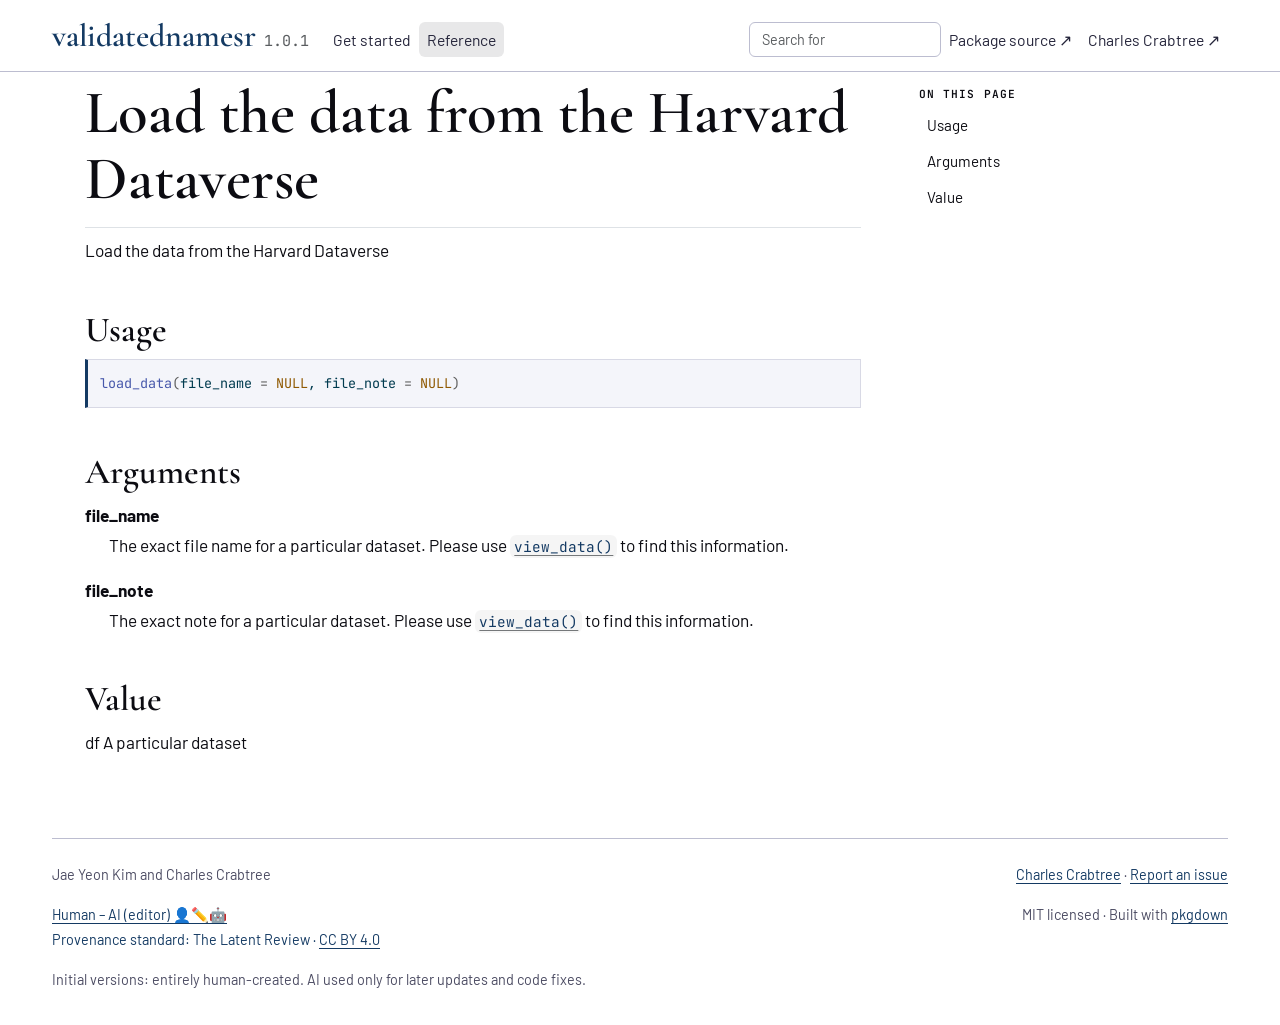
==== docs/reference/load_data.html @ 6a656db4 "Publish validatednamesr documentation with human-origin provenance Co-Authored-By: warp-agent <warp-" ====
<!DOCTYPE html>
<!-- Generated by pkgdown: do not edit by hand --><html lang="en-US"><head><meta http-equiv="Content-Type" content="text/html; charset=UTF-8"><meta charset="utf-8"><meta http-equiv="X-UA-Compatible" content="IE=edge"><meta name="viewport" content="width=device-width, initial-scale=1, shrink-to-fit=no"><title>Load the data from the Harvard Dataverse — load_data • validatednamesr</title><script src="../deps/jquery-3.6.0/jquery-3.6.0.min.js"></script><meta name="viewport" content="width=device-width, initial-scale=1, shrink-to-fit=no"><link href="../deps/bootstrap-5.3.1/bootstrap.min.css" rel="stylesheet"><script src="../deps/bootstrap-5.3.1/bootstrap.bundle.min.js"></script><link href="../deps/font-awesome-6.5.2/css/all.min.css" rel="stylesheet"><link href="../deps/font-awesome-6.5.2/css/v4-shims.min.css" rel="stylesheet"><script src="../deps/headroom-0.11.0/headroom.min.js"></script><script src="../deps/headroom-0.11.0/jQuery.headroom.min.js"></script><script src="../deps/bootstrap-toc-1.0.1/bootstrap-toc.min.js"></script><script src="../deps/clipboard.js-2.0.11/clipboard.min.js"></script><script src="../deps/search-1.0.0/autocomplete.jquery.min.js"></script><script src="../deps/search-1.0.0/fuse.min.js"></script><script src="../deps/search-1.0.0/mark.min.js"></script><!-- pkgdown --><script src="../pkgdown.js"></script><link href="../extra.css" rel="stylesheet"><meta property="og:title" content="Load the data from the Harvard Dataverse — load_data"><meta name="description" content="Load the data from the Harvard Dataverse"><meta property="og:description" content="Load the data from the Harvard Dataverse"></head><body>
    <a href="#main" class="visually-hidden-focusable">Skip to contents</a>


    <nav class="navbar navbar-expand-lg fixed-top bg-light" data-bs-theme="light" aria-label="Site navigation"><div class="container">

    <a class="navbar-brand me-2" href="../index.html">validatednamesr</a>

    <small class="nav-text text-muted me-auto" data-bs-toggle="tooltip" data-bs-placement="bottom" title="">1.0.1</small>


    <button class="navbar-toggler" type="button" data-bs-toggle="collapse" data-bs-target="#navbar" aria-controls="navbar" aria-expanded="false" aria-label="Toggle navigation">
      <span class="navbar-toggler-icon"></span>
    </button>

    <div id="navbar" class="collapse navbar-collapse ms-3">
      <ul class="navbar-nav me-auto"><li class="nav-item"><a class="nav-link" href="../index.html#installation">Get started</a></li>
<li class="active nav-item"><a class="nav-link" href="../reference/index.html">Reference</a></li>
      </ul><ul class="navbar-nav"><li class="nav-item"><form class="form-inline" role="search">
 <input class="form-control" type="search" name="search-input" id="search-input" autocomplete="off" aria-label="Search site" placeholder="Search for" data-search-index="../search.json"></form></li>
<li class="nav-item"><a class="external-link nav-link" href="https://github.com/jaeyk/validatednamesr">Package source ↗</a></li>
<li class="nav-item"><a class="external-link nav-link" href="https://charlescrabtree.org/">Charles Crabtree ↗</a></li>
      </ul></div>


  </div>
</nav><div class="container template-reference-topic">
<div class="row">
  <main id="main" class="col-md-9"><div class="page-header">

      <h1>Load the data from the Harvard Dataverse</h1>

      <div class="d-none name"><code>load_data.Rd</code></div>
    </div>

    <div class="ref-description section level2">
    <p>Load the data from the Harvard Dataverse</p>
    </div>

    <div class="section level2">
    <h2 id="ref-usage">Usage<a class="anchor" aria-label="anchor" href="#ref-usage"></a></h2>
    <div class="sourceCode"><pre class="sourceCode r"><code><span><span class="fu">load_data</span><span class="op">(</span>file_name <span class="op">=</span> <span class="cn">NULL</span>, file_note <span class="op">=</span> <span class="cn">NULL</span><span class="op">)</span></span></code></pre></div>
    </div>

    <div class="section level2">
    <h2 id="arguments">Arguments<a class="anchor" aria-label="anchor" href="#arguments"></a></h2>


<dl><dt id="arg-file-name">file_name<a class="anchor" aria-label="anchor" href="#arg-file-name"></a></dt>
<dd><p>The exact file name for a particular dataset. Please use <code><a href="view_data.html">view_data()</a></code> to find this information.</p></dd>


<dt id="arg-file-note">file_note<a class="anchor" aria-label="anchor" href="#arg-file-note"></a></dt>
<dd><p>The exact note for a particular dataset. Please use <code><a href="view_data.html">view_data()</a></code> to find this information.</p></dd>

</dl></div>
    <div class="section level2">
    <h2 id="value">Value<a class="anchor" aria-label="anchor" href="#value"></a></h2>
    <p>df A particular dataset</p>
    </div>

  </main><aside class="col-md-3"><nav id="toc" aria-label="Table of contents"><h2>On this page</h2>
    </nav></aside></div>


    <footer><div class="pkgdown-footer-left">
<p>Jae Yeon Kim and Charles Crabtree</p>
<p class="provenance-label"><a href="https://thelatentreview.com/provenance/" class="external-link">Human – AI (editor) <span aria-hidden="true">👤✏️🤖</span></a><br>Provenance standard: The Latent Review · <a href="https://creativecommons.org/licenses/by/4.0/" class="external-link">CC BY 4.0</a></p>
<p>Initial versions: entirely human-created. AI used only for later updates and code fixes.</p>
</div>
<div class="pkgdown-footer-right"><p><a href="https://charlescrabtree.org/" class="external-link">Charles Crabtree</a> · <a href="https://github.com/jaeyk/validatednamesr/issues" class="external-link">Report an issue</a></p><p>MIT licensed · Built with <a href="https://pkgdown.r-lib.org/" class="external-link">pkgdown</a></p></div>

    </footer></div>





  </body></html>
---- docs/deps/font-awesome-6.5.2/css/v4-shims.min.css ----
/*!
 * Font Awesome Free 6.5.2 by @fontawesome - https://fontawesome.com
 * License - https://fontawesome.com/license/free (Icons: CC BY 4.0, Fonts: SIL OFL 1.1, Code: MIT License)
 * Copyright 2024 Fonticons, Inc.
 */
.fa.fa-glass:before{content:"\f000"}.fa.fa-envelope-o{font-family:"Font Awesome 6 Free";font-weight:400}.fa.fa-envelope-o:before{content:"\f0e0"}.fa.fa-star-o{font-family:"Font Awesome 6 Free";font-weight:400}.fa.fa-star-o:before{content:"\f005"}.fa.fa-close:before,.fa.fa-remove:before{content:"\f00d"}.fa.fa-gear:before{content:"\f013"}.fa.fa-trash-o{font-family:"Font Awesome 6 Free";font-weight:400}.fa.fa-trash-o:before{content:"\f2ed"}.fa.fa-home:before{content:"\f015"}.fa.fa-file-o{font-family:"Font Awesome 6 Free";font-weight:400}.fa.fa-file-o:before{content:"\f15b"}.fa.fa-clock-o{font-family:"Font Awesome 6 Free";font-weight:400}.fa.fa-clock-o:before{content:"\f017"}.fa.fa-arrow-circle-o-down{font-family:"Font Awesome 6 Free";font-weight:400}.fa.fa-arrow-circle-o-down:before{content:"\f358"}.fa.fa-arrow-circle-o-up{font-family:"Font Awesome 6 Free";font-weight:400}.fa.fa-arrow-circle-o-up:before{content:"\f35b"}.fa.fa-play-circle-o{font-family:"Font Awesome 6 Free";font-weight:400}.fa.fa-play-circle-o:before{content:"\f144"}.fa.fa-repeat:before,.fa.fa-rotate-right:before{content:"\f01e"}.fa.fa-refresh:before{content:"\f021"}.fa.fa-list-alt{font-family:"Font Awesome 6 Free";font-weight:400}.fa.fa-list-alt:before{content:"\f022"}.fa.fa-dedent:before{content:"\f03b"}.fa.fa-video-camera:before{content:"\f03d"}.fa.fa-picture-o{font-family:"Font Awesome 6 Free";font-weight:400}.fa.fa-picture-o:before{content:"\f03e"}.fa.fa-photo{font-family:"Font Awesome 6 Free";font-weight:400}.fa.fa-photo:before{content:"\f03e"}.fa.fa-image{font-family:"Font Awesome 6 Free";font-weight:400}.fa.fa-image:before{content:"\f03e"}.fa.fa-map-marker:before{content:"\f3c5"}.fa.fa-pencil-square-o{font-family:"Font Awesome 6 Free";font-weight:400}.fa.fa-pencil-square-o:before{content:"\f044"}.fa.fa-edit{font-family:"Font Awesome 6 Free";font-weight:400}.fa.fa-edit:before{content:"\f044"}.fa.fa-share-square-o:before{content:"\f14d"}.fa.fa-check-square-o{font-family:"Font Awesome 6 Free";font-weight:400}.fa.fa-check-square-o:before{content:"\f14a"}.fa.fa-arrows:before{content:"\f0b2"}.fa.fa-times-circle-o{font-family:"Font Awesome 6 Free";font-weight:400}.fa.fa-times-circle-o:before{content:"\f057"}.fa.fa-check-circle-o{font-family:"Font Awesome 6 Free";font-weight:400}.fa.fa-check-circle-o:before{content:"\f058"}.fa.fa-mail-forward:before{content:"\f064"}.fa.fa-expand:before{content:"\f424"}.fa.fa-compress:before{content:"\f422"}.fa.fa-eye,.fa.fa-eye-slash{font-family:"Font Awesome 6 Free";font-weight:400}.fa.fa-warning:before{content:"\f071"}.fa.fa-calendar:before{content:"\f073"}.fa.fa-arrows-v:before{content:"\f338"}.fa.fa-arrows-h:before{content:"\f337"}.fa.fa-bar-chart-o:before,.fa.fa-bar-chart:before{content:"\e0e3"}.fa.fa-twitter-square{font-family:"Font Awesome 6 Brands";font-weight:400}.fa.fa-twitter-square:before{content:"\f081"}.fa.fa-facebook-square{font-family:"Font Awesome 6 Brands";font-weight:400}.fa.fa-facebook-square:before{content:"\f082"}.fa.fa-gears:before{content:"\f085"}.fa.fa-thumbs-o-up{font-family:"Font Awesome 6 Free";font-weight:400}.fa.fa-thumbs-o-up:before{content:"\f164"}.fa.fa-thumbs-o-down{font-family:"Font Awesome 6 Free";font-weight:400}.fa.fa-thumbs-o-down:before{content:"\f165"}.fa.fa-heart-o{font-family:"Font Awesome 6 Free";font-weight:400}.fa.fa-heart-o:before{content:"\f004"}.fa.fa-sign-out:before{content:"\f2f5"}.fa.fa-linkedin-square{font-family:"Font Awesome 6 Brands";font-weight:400}.fa.fa-linkedin-square:before{content:"\f08c"}.fa.fa-thumb-tack:before{content:"\f08d"}.fa.fa-external-link:before{content:"\f35d"}.fa.fa-sign-in:before{content:"\f2f6"}.fa.fa-github-square{font-family:"Font Awesome 6 Brands";font-weight:400}.fa.fa-github-square:before{content:"\f092"}.fa.fa-lemon-o{font-family:"Font Awesome 6 Free";font-weight:400}.fa.fa-lemon-o:before{content:"\f094"}.fa.fa-square-o{font-family:"Font Awesome 6 Free";font-weight:400}.fa.fa-square-o:before{content:"\f0c8"}.fa.fa-bookmark-o{font-family:"Font Awesome 6 Free";font-weight:400}.fa.fa-bookmark-o:before{content:"\f02e"}.fa.fa-facebook,.fa.fa-twitter{font-family:"Font Awesome 6 Brands";font-weight:400}.fa.fa-facebook:before{content:"\f39e"}.fa.fa-facebook-f{font-family:"Font Awesome 6 Brands";font-weight:400}.fa.fa-facebook-f:before{content:"\f39e"}.fa.fa-github{font-family:"Font Awesome 6 Brands";font-weight:400}.fa.fa-credit-card{font-family:"Font Awesome 6 Free";font-weight:400}.fa.fa-feed:before{content:"\f09e"}.fa.fa-hdd-o{font-family:"Font Awesome 6 Free";font-weight:400}.fa.fa-hdd-o:before{content:"\f0a0"}.fa.fa-hand-o-right{font-family:"Font Awesome 6 Free";font-weight:400}.fa.fa-hand-o-right:before{content:"\f0a4"}.fa.fa-hand-o-left{font-family:"Font Awesome 6 Free";font-weight:400}.fa.fa-hand-o-left:before{content:"\f0a5"}.fa.fa-hand-o-up{font-family:"Font Awesome 6 Free";font-weight:400}.fa.fa-hand-o-up:before{content:"\f0a6"}.fa.fa-hand-o-down{font-family:"Font Awesome 6 Free";font-weight:400}.fa.fa-hand-o-down:before{content:"\f0a7"}.fa.fa-globe:before{content:"\f57d"}.fa.fa-tasks:before{content:"\f828"}.fa.fa-arrows-alt:before{content:"\f31e"}.fa.fa-group:before{content:"\f0c0"}.fa.fa-chain:before{content:"\f0c1"}.fa.fa-cut:before{content:"\f0c4"}.fa.fa-files-o{font-family:"Font Awesome 6 Free";font-weight:400}.fa.fa-files-o:before{content:"\f0c5"}.fa.fa-floppy-o{font-family:"Font Awesome 6 Free";font-weight:400}.fa.fa-floppy-o:before{content:"\f0c7"}.fa.fa-save{font-family:"Font Awesome 6 Free";font-weight:400}.fa.fa-save:before{content:"\f0c7"}.fa.fa-navicon:before,.fa.fa-reorder:before{content:"\f0c9"}.fa.fa-magic:before{content:"\e2ca"}.fa.fa-pinterest,.fa.fa-pinterest-square{font-family:"Font Awesome 6 Brands";font-weight:400}.fa.fa-pinterest-square:before{content:"\f0d3"}.fa.fa-google-plus-square{font-family:"Font Awesome 6 Brands";font-weight:400}.fa.fa-google-plus-square:before{content:"\f0d4"}.fa.fa-google-plus{font-family:"Font Awesome 6 Brands";font-weight:400}.fa.fa-google-plus:before{content:"\f0d5"}.fa.fa-money:before{content:"\f3d1"}.fa.fa-unsorted:before{content:"\f0dc"}.fa.fa-sort-desc:before{content:"\f0dd"}.fa.fa-sort-asc:before{content:"\f0de"}.fa.fa-linkedin{font-family:"Font Awesome 6 Brands";font-weight:400}.fa.fa-linkedin:before{content:"\f0e1"}.fa.fa-rotate-left:before{content:"\f0e2"}.fa.fa-legal:before{content:"\f0e3"}.fa.fa-dashboard:before,.fa.fa-tachometer:before{content:"\f625"}.fa.fa-comment-o{font-family:"Font Awesome 6 Free";font-weight:400}.fa.fa-comment-o:before{content:"\f075"}.fa.fa-comments-o{font-family:"Font Awesome 6 Free";font-weight:400}.fa.fa-comments-o:before{content:"\f086"}.fa.fa-flash:before{content:"\f0e7"}.fa.fa-clipboard:before{content:"\f0ea"}.fa.fa-lightbulb-o{font-family:"Font Awesome 6 Free";font-weight:400}.fa.fa-lightbulb-o:before{content:"\f0eb"}.fa.fa-exchange:before{content:"\f362"}.fa.fa-cloud-download:before{content:"\f0ed"}.fa.fa-cloud-upload:before{content:"\f0ee"}.fa.fa-bell-o{font-family:"Font Awesome 6 Free";font-weight:400}.fa.fa-bell-o:before{content:"\f0f3"}.fa.fa-cutlery:before{content:"\f2e7"}.fa.fa-file-text-o{font-family:"Font Awesome 6 Free";font-weight:400}.fa.fa-file-text-o:before{content:"\f15c"}.fa.fa-building-o{font-family:"Font Awesome 6 Free";font-weight:400}.fa.fa-building-o:before{content:"\f1ad"}.fa.fa-hospital-o{font-family:"Font Awesome 6 Free";font-weight:400}.fa.fa-hospital-o:before{content:"\f0f8"}.fa.fa-tablet:before{content:"\f3fa"}.fa.fa-mobile-phone:before,.fa.fa-mobile:before{content:"\f3cd"}.fa.fa-circle-o{font-family:"Font Awesome 6 Free";font-weight:400}.fa.fa-circle-o:before{content:"\f111"}.fa.fa-mail-reply:before{content:"\f3e5"}.fa.fa-github-alt{font-family:"Font Awesome 6 Brands";font-weight:400}.fa.fa-folder-o{font-family:"Font Awesome 6 Free";font-weight:400}.fa.fa-folder-o:before{content:"\f07b"}.fa.fa-folder-open-o{font-family:"Font Awesome 6 Free";font-weight:400}.fa.fa-folder-open-o:before{content:"\f07c"}.fa.fa-smile-o{font-family:"Font Awesome 6 Free";font-weight:400}.fa.fa-smile-o:before{content:"\f118"}.fa.fa-frown-o{font-family:"Font Awesome 6 Free";font-weight:400}.fa.fa-frown-o:before{content:"\f119"}.fa.fa-meh-o{font-family:"Font Awesome 6 Free";font-weight:400}.fa.fa-meh-o:before{content:"\f11a"}.fa.fa-keyboard-o{font-family:"Font Awesome 6 Free";font-weight:400}.fa.fa-keyboard-o:before{content:"\f11c"}.fa.fa-flag-o{font-family:"Font Awesome 6 Free";font-weight:400}.fa.fa-flag-o:before{content:"\f024"}.fa.fa-mail-reply-all:before{content:"\f122"}.fa.fa-star-half-o{font-family:"Font Awesome 6 Free";font-weight:400}.fa.fa-star-half-o:before{content:"\f5c0"}.fa.fa-star-half-empty{font-family:"Font Awesome 6 Free";font-weight:400}.fa.fa-star-half-empty:before{content:"\f5c0"}.fa.fa-star-half-full{font-family:"Font Awesome 6 Free";font-weight:400}.fa.fa-star-half-full:before{content:"\f5c0"}.fa.fa-code-fork:before{content:"\f126"}.fa.fa-chain-broken:before,.fa.fa-unlink:before{content:"\f127"}.fa.fa-calendar-o{font-family:"Font Awesome 6 Free";font-weight:400}.fa.fa-calendar-o:before{content:"\f133"}.fa.fa-css3,.fa.fa-html5,.fa.fa-maxcdn{font-family:"Font Awesome 6 Brands";font-weight:400}.fa.fa-unlock-alt:before{content:"\f09c"}.fa.fa-minus-square-o{font-family:"Font Awesome 6 Free";font-weight:400}.fa.fa-minus-square-o:before{content:"\f146"}.fa.fa-level-up:before{content:"\f3bf"}.fa.fa-level-down:before{content:"\f3be"}.fa.fa-pencil-square:before{content:"\f14b"}.fa.fa-external-link-square:before{content:"\f360"}.fa.fa-compass{font-family:"Font Awesome 6 Free";font-weight:400}.fa.fa-caret-square-o-down{font-family:"Font Awesome 6 Free";font-weight:400}.fa.fa-caret-square-o-down:before{content:"\f150"}.fa.fa-toggle-down{font-family:"Font Awesome 6 Free";font-weight:400}.fa.fa-toggle-down:before{content:"\f150"}.fa.fa-caret-square-o-up{font-family:"Font Awesome 6 Free";font-weight:400}.fa.fa-caret-square-o-up:before{content:"\f151"}.fa.fa-toggle-up{font-family:"Font Awesome 6 Free";font-weight:400}.fa.fa-toggle-up:before{content:"\f151"}.fa.fa-caret-square-o-right{font-family:"Font Awesome 6 Free";font-weight:400}.fa.fa-caret-square-o-right:before{content:"\f152"}.fa.fa-toggle-right{font-family:"Font Awesome 6 Free";font-weight:400}.fa.fa-toggle-right:before{content:"\f152"}.fa.fa-eur:before,.fa.fa-euro:before{content:"\f153"}.fa.fa-gbp:before{content:"\f154"}.fa.fa-dollar:before,.fa.fa-usd:before{content:"\24"}.fa.fa-inr:before,.fa.fa-rupee:before{content:"\e1bc"}.fa.fa-cny:before,.fa.fa-jpy:before,.fa.fa-rmb:before,.fa.fa-yen:before{content:"\f157"}.fa.fa-rouble:before,.fa.fa-rub:before,.fa.fa-ruble:before{content:"\f158"}.fa.fa-krw:before,.fa.fa-won:before{content:"\f159"}.fa.fa-bitcoin,.fa.fa-btc{font-family:"Font Awesome 6 Brands";font-weight:400}.fa.fa-bitcoin:before{content:"\f15a"}.fa.fa-file-text:before{content:"\f15c"}.fa.fa-sort-alpha-asc:before{content:"\f15d"}.fa.fa-sort-alpha-desc:before{content:"\f881"}.fa.fa-sort-amount-asc:before{content:"\f884"}.fa.fa-sort-amount-desc:before{content:"\f160"}.fa.fa-sort-numeric-asc:before{content:"\f162"}.fa.fa-sort-numeric-desc:before{content:"\f886"}.fa.fa-youtube-square{font-family:"Font Awesome 6 Brands";font-weight:400}.fa.fa-youtube-square:before{content:"\f431"}.fa.fa-xing,.fa.fa-xing-square,.fa.fa-youtube{font-family:"Font Awesome 6 Brands";font-weight:400}.fa.fa-xing-square:before{content:"\f169"}.fa.fa-youtube-play{font-family:"Font Awesome 6 Brands";font-weight:400}.fa.fa-youtube-play:before{content:"\f167"}.fa.fa-adn,.fa.fa-bitbucket,.fa.fa-bitbucket-square,.fa.fa-dropbox,.fa.fa-flickr,.fa.fa-instagram,.fa.fa-stack-overflow{font-family:"Font Awesome 6 Brands";font-weight:400}.fa.fa-bitbucket-square:before{content:"\f171"}.fa.fa-tumblr,.fa.fa-tumblr-square{font-family:"Font Awesome 6 Brands";font-weight:400}.fa.fa-tumblr-square:before{content:"\f174"}.fa.fa-long-arrow-down:before{content:"\f309"}.fa.fa-long-arrow-up:before{content:"\f30c"}.fa.fa-long-arrow-left:before{content:"\f30a"}.fa.fa-long-arrow-right:before{content:"\f30b"}.fa.fa-android,.fa.fa-apple,.fa.fa-dribbble,.fa.fa-foursquare,.fa.fa-gittip,.fa.fa-gratipay,.fa.fa-linux,.fa.fa-skype,.fa.fa-trello,.fa.fa-windows{font-family:"Font Awesome 6 Brands";font-weight:400}.fa.fa-gittip:before{content:"\f184"}.fa.fa-sun-o{font-family:"Font Awesome 6 Free";font-weight:400}.fa.fa-sun-o:before{content:"\f185"}.fa.fa-moon-o{font-family:"Font Awesome 6 Free";font-weight:400}.fa.fa-moon-o:before{content:"\f186"}.fa.fa-pagelines,.fa.fa-renren,.fa.fa-stack-exchange,.fa.fa-vk,.fa.fa-weibo{font-family:"Font Awesome 6 Brands";font-weight:400}.fa.fa-arrow-circle-o-right{font-family:"Font Awesome 6 Free";font-weight:400}.fa.fa-arrow-circle-o-right:before{content:"\f35a"}.fa.fa-arrow-circle-o-left{font-family:"Font Awesome 6 Free";font-weight:400}.fa.fa-arrow-circle-o-left:before{content:"\f359"}.fa.fa-caret-square-o-left{font-family:"Font Awesome 6 Free";font-weight:400}.fa.fa-caret-square-o-left:before{content:"\f191"}.fa.fa-toggle-left{font-family:"Font Awesome 6 Free";font-weight:400}.fa.fa-toggle-left:before{content:"\f191"}.fa.fa-dot-circle-o{font-family:"Font Awesome 6 Free";font-weight:400}.fa.fa-dot-circle-o:before{content:"\f192"}.fa.fa-vimeo-square{font-family:"Font Awesome 6 Brands";font-weight:400}.fa.fa-vimeo-square:before{content:"\f194"}.fa.fa-try:before,.fa.fa-turkish-lira:before{content:"\e2bb"}.fa.fa-plus-square-o{font-family:"Font Awesome 6 Free";font-weight:400}.fa.fa-plus-square-o:before{content:"\f0fe"}.fa.fa-openid,.fa.fa-slack,.fa.fa-wordpress{font-family:"Font Awesome 6 Brands";font-weight:400}.fa.fa-bank:before,.fa.fa-institution:before{content:"\f19c"}.fa.fa-mortar-board:before{content:"\f19d"}.fa.fa-google,.fa.fa-reddit,.fa.fa-reddit-square,.fa.fa-yahoo{font-family:"Font Awesome 6 Brands";font-weight:400}.fa.fa-reddit-square:before{content:"\f1a2"}.fa.fa-behance,.fa.fa-behance-square,.fa.fa-delicious,.fa.fa-digg,.fa.fa-drupal,.fa.fa-joomla,.fa.fa-pied-piper-alt,.fa.fa-pied-piper-pp,.fa.fa-stumbleupon,.fa.fa-stumbleupon-circle{font-family:"Font Awesome 6 Brands";font-weight:400}.fa.fa-behance-square:before{content:"\f1b5"}.fa.fa-steam,.fa.fa-steam-square{font-family:"Font Awesome 6 Brands";font-weight:400}.fa.fa-steam-square:before{content:"\f1b7"}.fa.fa-automobile:before{content:"\f1b9"}.fa.fa-cab:before{content:"\f1ba"}.fa.fa-deviantart,.fa.fa-soundcloud,.fa.fa-spotify{font-family:"Font Awesome 6 Brands";font-weight:400}.fa.fa-file-pdf-o{font-family:"Font Awesome 6 Free";font-weight:400}.fa.fa-file-pdf-o:before{content:"\f1c1"}.fa.fa-file-word-o{font-family:"Font Awesome 6 Free";font-weight:400}.fa.fa-file-word-o:before{content:"\f1c2"}.fa.fa-file-excel-o{font-family:"Font Awesome 6 Free";font-weight:400}.fa.fa-file-excel-o:before{content:"\f1c3"}.fa.fa-file-powerpoint-o{font-family:"Font Awesome 6 Free";font-weight:400}.fa.fa-file-powerpoint-o:before{content:"\f1c4"}.fa.fa-file-image-o{font-family:"Font Awesome 6 Free";font-weight:400}.fa.fa-file-image-o:before{content:"\f1c5"}.fa.fa-file-photo-o{font-family:"Font Awesome 6 Free";font-weight:400}.fa.fa-file-photo-o:before{content:"\f1c5"}.fa.fa-file-picture-o{font-family:"Font Awesome 6 Free";font-weight:400}.fa.fa-file-picture-o:before{content:"\f1c5"}.fa.fa-file-archive-o{font-family:"Font Awesome 6 Free";font-weight:400}.fa.fa-file-archive-o:before{content:"\f1c6"}.fa.fa-file-zip-o{font-family:"Font Awesome 6 Free";font-weight:400}.fa.fa-file-zip-o:before{content:"\f1c6"}.fa.fa-file-audio-o{font-family:"Font Awesome 6 Free";font-weight:400}.fa.fa-file-audio-o:before{content:"\f1c7"}.fa.fa-file-sound-o{font-family:"Font Awesome 6 Free";font-weight:400}.fa.fa-file-sound-o:before{content:"\f1c7"}.fa.fa-file-video-o{font-family:"Font Awesome 6 Free";font-weight:400}.fa.fa-file-video-o:before{content:"\f1c8"}.fa.fa-file-movie-o{font-family:"Font Awesome 6 Free";font-weight:400}.fa.fa-file-movie-o:before{content:"\f1c8"}.fa.fa-file-code-o{font-family:"Font Awesome 6 Free";font-weight:400}.fa.fa-file-code-o:before{content:"\f1c9"}.fa.fa-codepen,.fa.fa-jsfiddle,.fa.fa-vine{font-family:"Font Awesome 6 Brands";font-weight:400}.fa.fa-life-bouy:before,.fa.fa-life-buoy:before,.fa.fa-life-saver:before,.fa.fa-support:before{content:"\f1cd"}.fa.fa-circle-o-notch:before{content:"\f1ce"}.fa.fa-ra,.fa.fa-rebel{font-family:"Font Awesome 6 Brands";font-weight:400}.fa.fa-ra:before{content:"\f1d0"}.fa.fa-resistance{font-family:"Font Awesome 6 Brands";font-weight:400}.fa.fa-resistance:before{content:"\f1d0"}.fa.fa-empire,.fa.fa-ge{font-family:"Font Awesome 6 Brands";font-weight:400}.fa.fa-ge:before{content:"\f1d1"}.fa.fa-git-square{font-family:"Font Awesome 6 Brands";font-weight:400}.fa.fa-git-square:before{content:"\f1d2"}.fa.fa-git,.fa.fa-hacker-news,.fa.fa-y-combinator-square{font-family:"Font Awesome 6 Brands";font-weight:400}.fa.fa-y-combinator-square:before{content:"\f1d4"}.fa.fa-yc-square{font-family:"Font Awesome 6 Brands";font-weight:400}.fa.fa-yc-square:before{content:"\f1d4"}.fa.fa-qq,.fa.fa-tencent-weibo,.fa.fa-wechat,.fa.fa-weixin{font-family:"Font Awesome 6 Brands";font-weight:400}.fa.fa-wechat:before{content:"\f1d7"}.fa.fa-send:before{content:"\f1d8"}.fa.fa-paper-plane-o{font-family:"Font Awesome 6 Free";font-weight:400}.fa.fa-paper-plane-o:before{content:"\f1d8"}.fa.fa-send-o{font-family:"Font Awesome 6 Free";font-weight:400}.fa.fa-send-o:before{content:"\f1d8"}.fa.fa-circle-thin{font-family:"Font Awesome 6 Free";font-weight:400}.fa.fa-circle-thin:before{content:"\f111"}.fa.fa-header:before{content:"\f1dc"}.fa.fa-futbol-o{font-family:"Font Awesome 6 Free";font-weight:400}.fa.fa-futbol-o:before{content:"\f1e3"}.fa.fa-soccer-ball-o{font-family:"Font Awesome 6 Free";font-weight:400}.fa.fa-soccer-ball-o:before{content:"\f1e3"}.fa.fa-slideshare,.fa.fa-twitch,.fa.fa-yelp{font-family:"Font Awesome 6 Brands";font-weight:400}.fa.fa-newspaper-o{font-family:"Font Awesome 6 Free";font-weight:400}.fa.fa-newspaper-o:before{content:"\f1ea"}.fa.fa-cc-amex,.fa.fa-cc-discover,.fa.fa-cc-mastercard,.fa.fa-cc-paypal,.fa.fa-cc-stripe,.fa.fa-cc-visa,.fa.fa-google-wallet,.fa.fa-paypal{font-family:"Font Awesome 6 Brands";font-weight:400}.fa.fa-bell-slash-o{font-family:"Font Awesome 6 Free";font-weight:400}.fa.fa-bell-slash-o:before{content:"\f1f6"}.fa.fa-trash:before{content:"\f2ed"}.fa.fa-copyright{font-family:"Font Awesome 6 Free";font-weight:400}.fa.fa-eyedropper:before{content:"\f1fb"}.fa.fa-area-chart:before{content:"\f1fe"}.fa.fa-pie-chart:before{content:"\f200"}.fa.fa-line-chart:before{content:"\f201"}.fa.fa-lastfm,.fa.fa-lastfm-square{font-family:"Font Awesome 6 Brands";font-weight:400}.fa.fa-lastfm-square:before{content:"\f203"}.fa.fa-angellist,.fa.fa-ioxhost{font-family:"Font Awesome 6 Brands";font-weight:400}.fa.fa-cc{font-family:"Font Awesome 6 Free";font-weight:400}.fa.fa-cc:before{content:"\f20a"}.fa.fa-ils:before,.fa.fa-shekel:before,.fa.fa-sheqel:before{content:"\f20b"}.fa.fa-buysellads,.fa.fa-connectdevelop,.fa.fa-dashcube,.fa.fa-forumbee,.fa.fa-leanpub,.fa.fa-sellsy,.fa.fa-shirtsinbulk,.fa.fa-simplybuilt,.fa.fa-skyatlas{font-family:"Font Awesome 6 Brands";font-weight:400}.fa.fa-diamond{font-family:"Font Awesome 6 Free";font-weight:400}.fa.fa-diamond:before{content:"\f3a5"}.fa.fa-intersex:before,.fa.fa-transgender:before{content:"\f224"}.fa.fa-transgender-alt:before{content:"\f225"}.fa.fa-facebook-official{font-family:"Font Awesome 6 Brands";font-weight:400}.fa.fa-facebook-official:before{content:"\f09a"}.fa.fa-pinterest-p,.fa.fa-whatsapp{font-family:"Font Awesome 6 Brands";font-weight:400}.fa.fa-hotel:before{content:"\f236"}.fa.fa-medium,.fa.fa-viacoin,.fa.fa-y-combinator,.fa.fa-yc{font-family:"Font Awesome 6 Brands";font-weight:400}.fa.fa-yc:before{content:"\f23b"}.fa.fa-expeditedssl,.fa.fa-opencart,.fa.fa-optin-monster{font-family:"Font Awesome 6 Brands";font-weight:400}.fa.fa-battery-4:before,.fa.fa-battery:before{content:"\f240"}.fa.fa-battery-3:before{content:"\f241"}.fa.fa-battery-2:before{content:"\f242"}.fa.fa-battery-1:before{content:"\f243"}.fa.fa-battery-0:before{content:"\f244"}.fa.fa-object-group,.fa.fa-object-ungroup,.fa.fa-sticky-note-o{font-family:"Font Awesome 6 Free";font-weight:400}.fa.fa-sticky-note-o:before{content:"\f249"}.fa.fa-cc-diners-club,.fa.fa-cc-jcb{font-family:"Font Awesome 6 Brands";font-weight:400}.fa.fa-clone{font-family:"Font Awesome 6 Free";font-weight:400}.fa.fa-hourglass-o:before{content:"\f254"}.fa.fa-hourglass-1:before{content:"\f251"}.fa.fa-hourglass-2:before{content:"\f252"}.fa.fa-hourglass-3:before{content:"\f253"}.fa.fa-hand-rock-o{font-family:"Font Awesome 6 Free";font-weight:400}.fa.fa-hand-rock-o:before{content:"\f255"}.fa.fa-hand-grab-o{font-family:"Font Awesome 6 Free";font-weight:400}.fa.fa-hand-grab-o:before{content:"\f255"}.fa.fa-hand-paper-o{font-family:"Font Awesome 6 Free";font-weight:400}.fa.fa-hand-paper-o:before{content:"\f256"}.fa.fa-hand-stop-o{font-family:"Font Awesome 6 Free";font-weight:400}.fa.fa-hand-stop-o:before{content:"\f256"}.fa.fa-hand-scissors-o{font-family:"Font Awesome 6 Free";font-weight:400}.fa.fa-hand-scissors-o:before{content:"\f257"}.fa.fa-hand-lizard-o{font-family:"Font Awesome 6 Free";font-weight:400}.fa.fa-hand-lizard-o:before{content:"\f258"}.fa.fa-hand-spock-o{font-family:"Font Awesome 6 Free";font-weight:400}.fa.fa-hand-spock-o:before{content:"\f259"}.fa.fa-hand-pointer-o{font-family:"Font Awesome 6 Free";font-weight:400}.fa.fa-hand-pointer-o:before{content:"\f25a"}.fa.fa-hand-peace-o{font-family:"Font Awesome 6 Free";font-weight:400}.fa.fa-hand-peace-o:before{content:"\f25b"}.fa.fa-registered{font-family:"Font Awesome 6 Free";font-weight:400}.fa.fa-creative-commons,.fa.fa-gg,.fa.fa-gg-circle,.fa.fa-odnoklassniki,.fa.fa-odnoklassniki-square{font-family:"Font Awesome 6 Brands";font-weight:400}.fa.fa-odnoklassniki-square:before{content:"\f264"}.fa.fa-chrome,.fa.fa-firefox,.fa.fa-get-pocket,.fa.fa-internet-explorer,.fa.fa-opera,.fa.fa-safari,.fa.fa-wikipedia-w{font-family:"Font Awesome 6 Brands";font-weight:400}.fa.fa-television:before{content:"\f26c"}.fa.fa-500px,.fa.fa-amazon,.fa.fa-contao{font-family:"Font Awesome 6 Brands";font-weight:400}.fa.fa-calendar-plus-o{font-family:"Font Awesome 6 Free";font-weight:400}.fa.fa-calendar-plus-o:before{content:"\f271"}.fa.fa-calendar-minus-o{font-family:"Font Awesome 6 Free";font-weight:400}.fa.fa-calendar-minus-o:before{content:"\f272"}.fa.fa-calendar-times-o{font-family:"Font Awesome 6 Free";font-weight:400}.fa.fa-calendar-times-o:before{content:"\f273"}.fa.fa-calendar-check-o{font-family:"Font Awesome 6 Free";font-weight:400}.fa.fa-calendar-check-o:before{content:"\f274"}.fa.fa-map-o{font-family:"Font Awesome 6 Free";font-weight:400}.fa.fa-map-o:before{content:"\f279"}.fa.fa-commenting:before{content:"\f4ad"}.fa.fa-commenting-o{font-family:"Font Awesome 6 Free";font-weight:400}.fa.fa-commenting-o:before{content:"\f4ad"}.fa.fa-houzz,.fa.fa-vimeo{font-family:"Font Awesome 6 Brands";font-weight:400}.fa.fa-vimeo:before{content:"\f27d"}.fa.fa-black-tie,.fa.fa-edge,.fa.fa-fonticons,.fa.fa-reddit-alien{font-family:"Font Awesome 6 Brands";font-weight:400}.fa.fa-credit-card-alt:before{content:"\f09d"}.fa.fa-codiepie,.fa.fa-fort-awesome,.fa.fa-mixcloud,.fa.fa-modx,.fa.fa-product-hunt,.fa.fa-scribd,.fa.fa-usb{font-family:"Font Awesome 6 Brands";font-weight:400}.fa.fa-pause-circle-o{font-family:"Font Awesome 6 Free";font-weight:400}.fa.fa-pause-circle-o:before{content:"\f28b"}.fa.fa-stop-circle-o{font-family:"Font Awesome 6 Free";font-weight:400}.fa.fa-stop-circle-o:before{content:"\f28d"}.fa.fa-bluetooth,.fa.fa-bluetooth-b,.fa.fa-envira,.fa.fa-gitlab,.fa.fa-wheelchair-alt,.fa.fa-wpbeginner,.fa.fa-wpforms{font-family:"Font Awesome 6 Brands";font-weight:400}.fa.fa-wheelchair-alt:before{content:"\f368"}.fa.fa-question-circle-o{font-family:"Font Awesome 6 Free";font-weight:400}.fa.fa-question-circle-o:before{content:"\f059"}.fa.fa-volume-control-phone:before{content:"\f2a0"}.fa.fa-asl-interpreting:before{content:"\f2a3"}.fa.fa-deafness:before,.fa.fa-hard-of-hearing:before{content:"\f2a4"}.fa.fa-glide,.fa.fa-glide-g{font-family:"Font Awesome 6 Brands";font-weight:400}.fa.fa-signing:before{content:"\f2a7"}.fa.fa-viadeo,.fa.fa-viadeo-square{font-family:"Font Awesome 6 Brands";font-weight:400}.fa.fa-viadeo-square:before{content:"\f2aa"}.fa.fa-snapchat,.fa.fa-snapchat-ghost{font-family:"Font Awesome 6 Brands";font-weight:400}.fa.fa-snapchat-ghost:before{content:"\f2ab"}.fa.fa-snapchat-square{font-family:"Font Awesome 6 Brands";font-weight:400}.fa.fa-snapchat-square:before{content:"\f2ad"}.fa.fa-first-order,.fa.fa-google-plus-official,.fa.fa-pied-piper,.fa.fa-themeisle,.fa.fa-yoast{font-family:"Font Awesome 6 Brands";font-weight:400}.fa.fa-google-plus-official:before{content:"\f2b3"}.fa.fa-google-plus-circle{font-family:"Font Awesome 6 Brands";font-weight:400}.fa.fa-google-plus-circle:before{content:"\f2b3"}.fa.fa-fa,.fa.fa-font-awesome{font-family:"Font Awesome 6 Brands";font-weight:400}.fa.fa-fa:before{content:"\f2b4"}.fa.fa-handshake-o{font-family:"Font Awesome 6 Free";font-weight:400}.fa.fa-handshake-o:before{content:"\f2b5"}.fa.fa-envelope-open-o{font-family:"Font Awesome 6 Free";font-weight:400}.fa.fa-envelope-open-o:before{content:"\f2b6"}.fa.fa-linode{font-family:"Font Awesome 6 Brands";font-weight:400}.fa.fa-address-book-o{font-family:"Font Awesome 6 Free";font-weight:400}.fa.fa-address-book-o:before{content:"\f2b9"}.fa.fa-vcard:before{content:"\f2bb"}.fa.fa-address-card-o{font-family:"Font Awesome 6 Free";font-weight:400}.fa.fa-address-card-o:before{content:"\f2bb"}.fa.fa-vcard-o{font-family:"Font Awesome 6 Free";font-weight:400}.fa.fa-vcard-o:before{content:"\f2bb"}.fa.fa-user-circle-o{font-family:"Font Awesome 6 Free";font-weight:400}.fa.fa-user-circle-o:before{content:"\f2bd"}.fa.fa-user-o{font-family:"Font Awesome 6 Free";font-weight:400}.fa.fa-user-o:before{content:"\f007"}.fa.fa-id-badge{font-family:"Font Awesome 6 Free";font-weight:400}.fa.fa-drivers-license:before{content:"\f2c2"}.fa.fa-id-card-o{font-family:"Font Awesome 6 Free";font-weight:400}.fa.fa-id-card-o:before{content:"\f2c2"}.fa.fa-drivers-license-o{font-family:"Font Awesome 6 Free";font-weight:400}.fa.fa-drivers-license-o:before{content:"\f2c2"}.fa.fa-free-code-camp,.fa.fa-quora,.fa.fa-telegram{font-family:"Font Awesome 6 Brands";font-weight:400}.fa.fa-thermometer-4:before,.fa.fa-thermometer:before{content:"\f2c7"}.fa.fa-thermometer-3:before{content:"\f2c8"}.fa.fa-thermometer-2:before{content:"\f2c9"}.fa.fa-thermometer-1:before{content:"\f2ca"}.fa.fa-thermometer-0:before{content:"\f2cb"}.fa.fa-bathtub:before,.fa.fa-s15:before{content:"\f2cd"}.fa.fa-window-maximize,.fa.fa-window-restore{font-family:"Font Awesome 6 Free";font-weight:400}.fa.fa-times-rectangle:before{content:"\f410"}.fa.fa-window-close-o{font-family:"Font Awesome 6 Free";font-weight:400}.fa.fa-window-close-o:before{content:"\f410"}.fa.fa-times-rectangle-o{font-family:"Font Awesome 6 Free";font-weight:400}.fa.fa-times-rectangle-o:before{content:"\f410"}.fa.fa-bandcamp,.fa.fa-eercast,.fa.fa-etsy,.fa.fa-grav,.fa.fa-imdb,.fa.fa-ravelry{font-family:"Font Awesome 6 Brands";font-weight:400}.fa.fa-eercast:before{content:"\f2da"}.fa.fa-snowflake-o{font-family:"Font Awesome 6 Free";font-weight:400}.fa.fa-snowflake-o:before{content:"\f2dc"}.fa.fa-meetup,.fa.fa-superpowers,.fa.fa-wpexplorer{font-family:"Font Awesome 6 Brands";font-weight:400}
---- docs/extra.css ----
@import url('https://fonts.googleapis.com/css2?family=Barlow:wght@400;500;600;700&family=Cormorant+Garamond:wght@400;500;600&family=JetBrains+Mono:wght@400;500&display=swap');

/* Shared with charlescrabtree.org: navy, serif display, restrained rules. */
:root {
  --repllm-ink: #0c0c12;
  --repllm-muted: #4c4c63;
  --repllm-navy: #143a63;
  --repllm-paper: #f4f5fa;
  --repllm-rule: #bcbdd0;
  --bs-link-color: #143a63;
  --bs-link-hover-color: #0d2b4c;
  --bs-body-font-family: 'Barlow', sans-serif;
  --bs-body-color: #0c0c12;
  --bs-border-radius: 0;
}
body { font-family: 'Barlow', sans-serif; font-size: 1.08rem; line-height: 1.7; color: var(--repllm-ink); }
a { color: var(--repllm-navy); text-underline-offset: .2em; }
a:hover { color: #0d2b4c; }
a:focus-visible, button:focus-visible, input:focus-visible { outline: 3px solid #143a63; outline-offset: 4px; }
h1, h2, h3, .navbar-brand { font-family: 'Cormorant Garamond', Georgia, serif; font-weight: 600; }
h1 { font-size: clamp(2.4rem, 5vw, 3.8rem); line-height: 1.08; overflow-wrap: anywhere; }
h2 { margin-top: 2.7rem; font-size: 2.2rem; line-height: 1.2; }
h3 { font-size: 1.65rem; line-height: 1.3; }
code, pre, .nav-text, .eyebrow, .hero-meta { font-family: 'JetBrains Mono', monospace; }
code { font-size: .83em; color: #143a63; overflow-wrap: anywhere; }
pre { background: var(--repllm-paper); border: 1px solid #d8d9e5; border-left: 3px solid var(--repllm-navy); border-radius: 0; font-size: .84rem; line-height: 1.7; }
pre code { overflow-wrap: normal; }
.navbar { background: #fff !important; border-bottom: 1px solid var(--repllm-rule); padding-block: .7rem; }
.navbar-brand { font-size: 2rem; color: var(--repllm-navy); }
.navbar .nav-link { color: #24243a; font-size: .98rem; }
.navbar .nav-link:hover { color: var(--repllm-navy); text-decoration: underline; }
.navbar .form-control { border-color: var(--repllm-rule); font-size: .9rem; }
.container { max-width: 1200px; }
main { min-width: 0; }
.template-home main { padding-right: 3rem; }
.template-home .page-header { padding: 0; margin-bottom: .5rem; border: 0; }
.template-home .page-header h1 { font-size: 1.45rem; color: var(--repllm-navy); margin-bottom: 1.5rem; }
.repllm-hero { border-top: 3px solid var(--repllm-navy); border-bottom: 1px solid var(--repllm-rule); padding: 2.25rem 0 1.6rem; margin-bottom: 2.5rem; }
.eyebrow { color: var(--repllm-muted); font-size: .7rem; letter-spacing: .12em; text-transform: uppercase; }
.hero-title { font-family: 'Cormorant Garamond', Georgia, serif; font-size: clamp(2.7rem, 5.2vw, 4.5rem); font-weight: 500; line-height: 1.02; letter-spacing: -.025em; margin: 1.1rem 0 1.4rem; }
.hero-summary { max-width: 40rem; font-size: 1.2rem; line-height: 1.6; color: #24243a; }
.hero-links { display: flex; flex-wrap: wrap; gap: 1.1rem 1.7rem; align-items: center; margin-block: 1.7rem; font-size: 1rem; }
a.hero-primary { display: inline-flex; gap: 1.3rem; background: var(--repllm-navy); padding: .65rem 1rem; color: #fff; text-decoration: none; }
a.hero-primary:hover { background: #0d2b4c; }
.hero-meta { color: var(--repllm-muted); font-size: .68rem; }
.tier-grid { display: grid; grid-template-columns: repeat(3, minmax(0, 1fr)); gap: 1.5rem; margin-block: 2rem; }
.tier { border-top: 1px solid var(--repllm-navy); padding-top: .9rem; }
.tier h3 { font-size: 1.55rem; margin-block: .65rem; }
.tier p { font-size: .98rem; line-height: 1.55; color: #24243a; }
hr { color: var(--repllm-rule); opacity: 1; margin-block: 2.5rem; }
aside { font-size: .95rem; }
aside h2 { font-family: 'JetBrains Mono', monospace; font-size: .7rem; letter-spacing: .1em; text-transform: uppercase; margin-top: 2rem; }
aside .links { border-top: 2px solid var(--repllm-navy); padding-top: 1rem; }
.table { --bs-table-striped-bg: #f4f5fa; }
table { font-size: .96rem; }
table code { white-space: normal; }
footer { border-top: 1px solid var(--repllm-rule); padding-top: 1.5rem; margin-top: 4rem; color: var(--repllm-muted); font-size: .9rem; }
footer .provenance-label { color: var(--repllm-navy); }
[id] { scroll-margin-top: 6.5rem; }
@media (max-width: 991px) { .template-home main { padding-right: calc(var(--bs-gutter-x) * .5); } }
@media (max-width: 767px) {
  body { font-size: 1rem; }
  .container { padding-inline: 1.25rem; }
  .tier-grid { grid-template-columns: 1fr; gap: .8rem; }
  .hero-title { font-size: clamp(2.3rem, 10vw, 3.4rem); }
  .hero-summary { font-size: 1.1rem; }
  .hero-meta { line-height: 1.8; }
  .repllm-hero { padding-top: 1.5rem; }
  h2 { font-size: 1.9rem; }
  .table { display: block; overflow-x: auto; }
}
@media (prefers-reduced-motion: reduce) { *, *::before, *::after { scroll-behavior: auto !important; transition: none !important; animation: none !important; } }
@media print { .navbar, aside, .hero-links { display: none; } main { width: 100% !important; } }
/* The package badge is kept in the source; the site uses a typographic wordmark. */
.page-header .logo { display: none; }
p, li, .hero-summary { hyphens: none; }

.navbar { transform: none !important; }
.template-home .repllm-hero + hr { display: none; }

.provenance-badge, img[src$="provenance.svg"] { width: 380px; max-width: 100%; height: auto; }
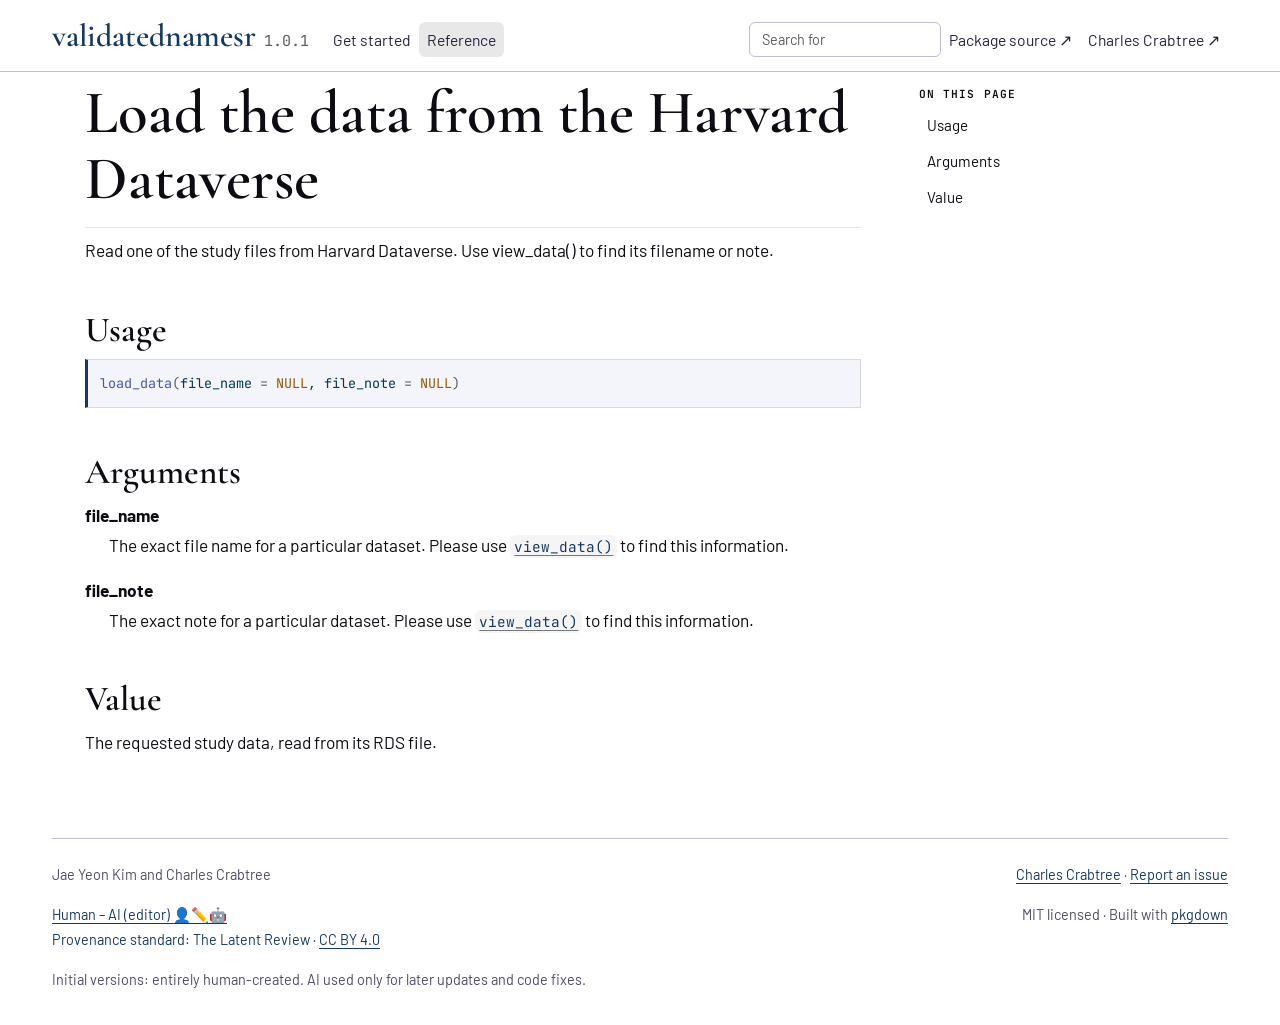
==== commit 6b7cb2a3: "Rewrite package documentation in Charles Crabtree’s voice Co-Authored-By: warp-agent <warp-agent@war" ====
--- a/docs/reference/load_data.html
+++ b/docs/reference/load_data.html
@@ -1,5 +1,5 @@
 <!DOCTYPE html>
-<!-- Generated by pkgdown: do not edit by hand --><html lang="en-US"><head><meta http-equiv="Content-Type" content="text/html; charset=UTF-8"><meta charset="utf-8"><meta http-equiv="X-UA-Compatible" content="IE=edge"><meta name="viewport" content="width=device-width, initial-scale=1, shrink-to-fit=no"><title>Load the data from the Harvard Dataverse — load_data • validatednamesr</title><script src="../deps/jquery-3.6.0/jquery-3.6.0.min.js"></script><meta name="viewport" content="width=device-width, initial-scale=1, shrink-to-fit=no"><link href="../deps/bootstrap-5.3.1/bootstrap.min.css" rel="stylesheet"><script src="../deps/bootstrap-5.3.1/bootstrap.bundle.min.js"></script><link href="../deps/font-awesome-6.5.2/css/all.min.css" rel="stylesheet"><link href="../deps/font-awesome-6.5.2/css/v4-shims.min.css" rel="stylesheet"><script src="../deps/headroom-0.11.0/headroom.min.js"></script><script src="../deps/headroom-0.11.0/jQuery.headroom.min.js"></script><script src="../deps/bootstrap-toc-1.0.1/bootstrap-toc.min.js"></script><script src="../deps/clipboard.js-2.0.11/clipboard.min.js"></script><script src="../deps/search-1.0.0/autocomplete.jquery.min.js"></script><script src="../deps/search-1.0.0/fuse.min.js"></script><script src="../deps/search-1.0.0/mark.min.js"></script><!-- pkgdown --><script src="../pkgdown.js"></script><link href="../extra.css" rel="stylesheet"><meta property="og:title" content="Load the data from the Harvard Dataverse — load_data"><meta name="description" content="Load the data from the Harvard Dataverse"><meta property="og:description" content="Load the data from the Harvard Dataverse"></head><body>
+<!-- Generated by pkgdown: do not edit by hand --><html lang="en-US"><head><meta http-equiv="Content-Type" content="text/html; charset=UTF-8"><meta charset="utf-8"><meta http-equiv="X-UA-Compatible" content="IE=edge"><meta name="viewport" content="width=device-width, initial-scale=1, shrink-to-fit=no"><title>Load the data from the Harvard Dataverse — load_data • validatednamesr</title><script src="../deps/jquery-3.6.0/jquery-3.6.0.min.js"></script><meta name="viewport" content="width=device-width, initial-scale=1, shrink-to-fit=no"><link href="../deps/bootstrap-5.3.1/bootstrap.min.css" rel="stylesheet"><script src="../deps/bootstrap-5.3.1/bootstrap.bundle.min.js"></script><link href="../deps/font-awesome-6.5.2/css/all.min.css" rel="stylesheet"><link href="../deps/font-awesome-6.5.2/css/v4-shims.min.css" rel="stylesheet"><script src="../deps/headroom-0.11.0/headroom.min.js"></script><script src="../deps/headroom-0.11.0/jQuery.headroom.min.js"></script><script src="../deps/bootstrap-toc-1.0.1/bootstrap-toc.min.js"></script><script src="../deps/clipboard.js-2.0.11/clipboard.min.js"></script><script src="../deps/search-1.0.0/autocomplete.jquery.min.js"></script><script src="../deps/search-1.0.0/fuse.min.js"></script><script src="../deps/search-1.0.0/mark.min.js"></script><!-- pkgdown --><script src="../pkgdown.js"></script><link href="../extra.css" rel="stylesheet"><meta property="og:title" content="Load the data from the Harvard Dataverse — load_data"><meta name="description" content="Read one of the study files from Harvard Dataverse. Use view_data() to find its filename or note."><meta property="og:description" content="Read one of the study files from Harvard Dataverse. Use view_data() to find its filename or note."></head><body>
     <a href="#main" class="visually-hidden-focusable">Skip to contents</a>
 
 
@@ -35,7 +35,7 @@
     </div>
 
     <div class="ref-description section level2">
-    <p>Load the data from the Harvard Dataverse</p>
+    <p>Read one of the study files from Harvard Dataverse. Use view_data() to find its filename or note.</p>
     </div>
 
     <div class="section level2">
@@ -57,7 +57,7 @@
 </dl></div>
     <div class="section level2">
     <h2 id="value">Value<a class="anchor" aria-label="anchor" href="#value"></a></h2>
-    <p>df A particular dataset</p>
+    <p>The requested study data, read from its RDS file.</p>
     </div>
 
   </main><aside class="col-md-3"><nav id="toc" aria-label="Table of contents"><h2>On this page</h2>
